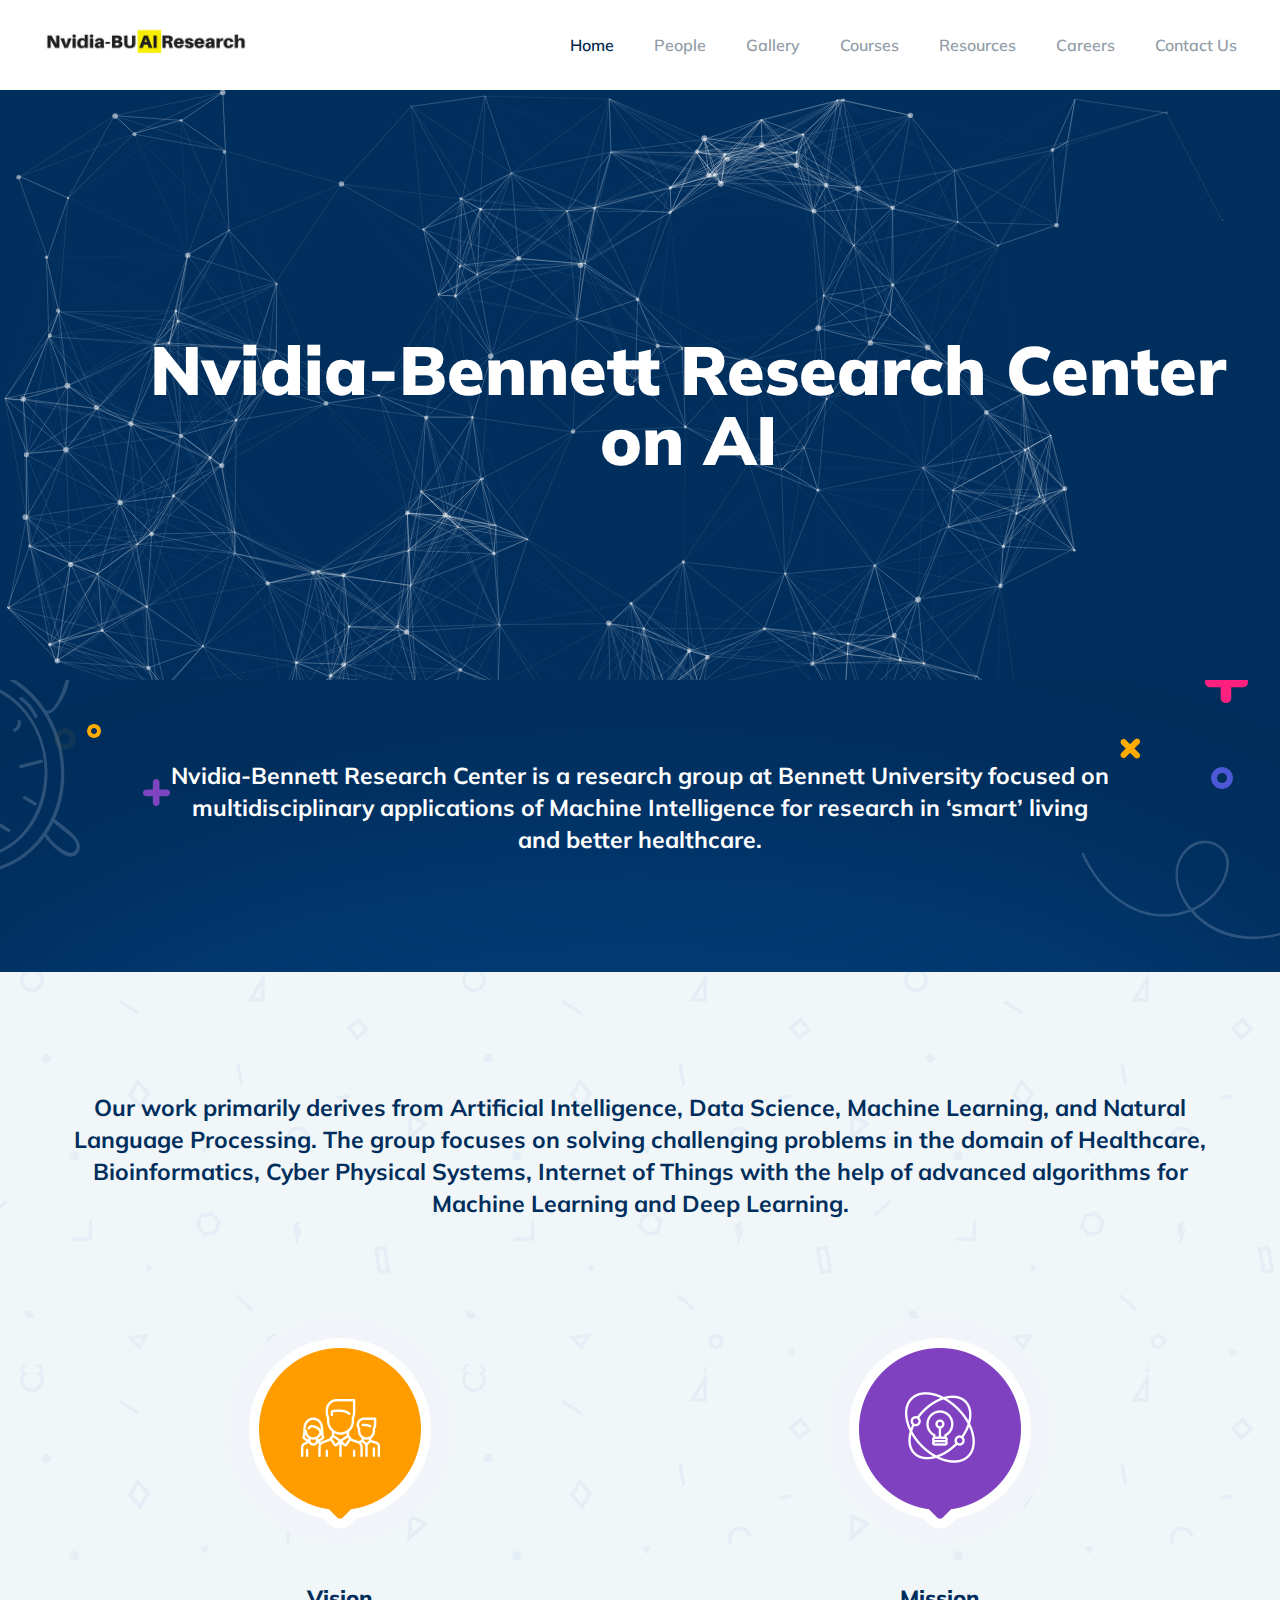
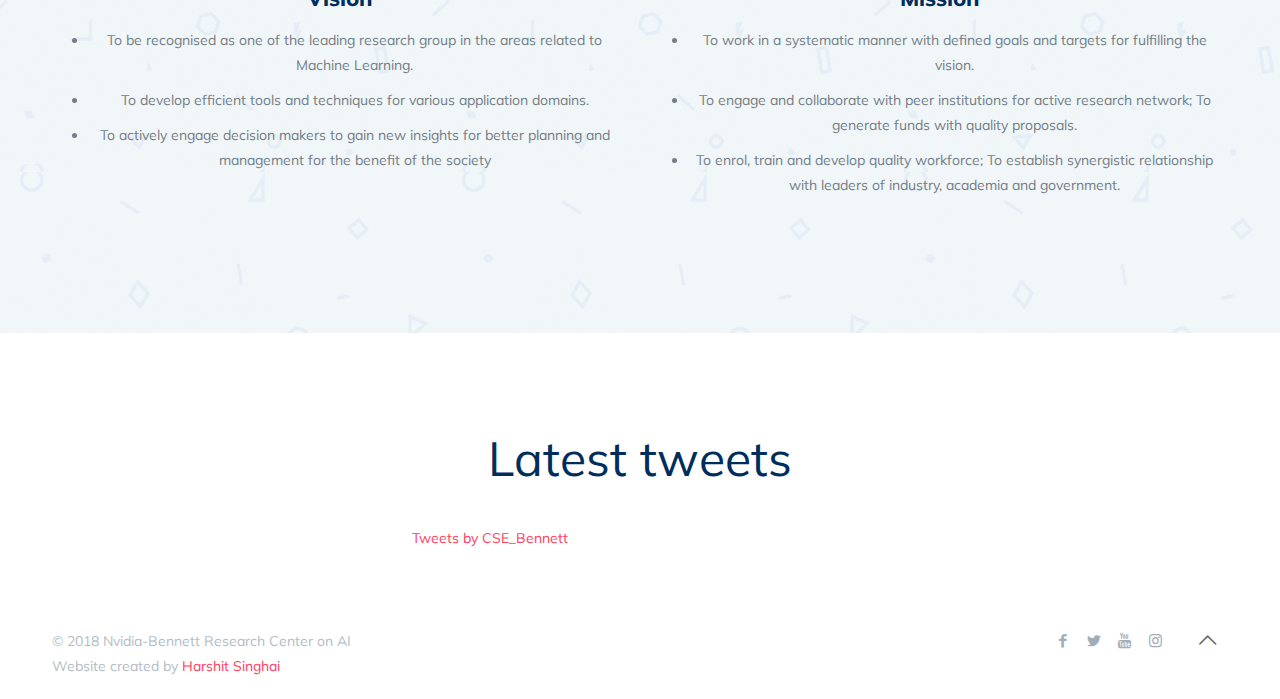
==== index.html @ 3c7c090c "Uploaded via GitHub web" ====
<!DOCTYPE html>
<!--[if lt IE 7]><html class="no-js lt-ie10 lt-ie9 lt-ie8 lt-ie7 "> <![endif]-->
<!--[if IE 7]><html class="no-js lt-ie10 lt-ie9 lt-ie8"> <![endif]-->
<!--[if IE 8]><html class="no-js lt-ie10 lt-ie9"> <![endif]-->
<!--[if IE 9]><html class="no-js lt-ie10"> <![endif]-->
<!--[if gt IE 8]><!-->
<html class="no-js">
<!--<![endif]-->



<meta http-equiv="content-type" content="text/html;charset=utf-8" />
<head>

    
    <meta charset="utf-8">
    <title>MISHA</title>
    <meta name="description" content="">
    <meta name="author" content="">

    <meta name="viewport" content="width=device-width, initial-scale=1, maximum-scale=1">

    <link rel='stylesheet' href='https://fonts.googleapis.com/css?family=Roboto:100,300,400,400italic,700'>
    <link rel='stylesheet' href='https://fonts.googleapis.com/css?family=Patua+One:100,300,400,400italic,700'>
    <link rel='stylesheet' href='https://fonts.googleapis.com/css?family=Lato:400,400italic,700,700italic,900'>
    <link rel='stylesheet' href='https://fonts.googleapis.com/css?family=Muli:100,300,400,400italic,500,700,700italic,900'>

    <link rel='stylesheet' href='content/nvidia-bu/css/global.css'>
    <link rel='stylesheet' href='content/nvidia-bu/css/structure.css'>
    <link rel='stylesheet' href='content/nvidia-bu/css/misha.css'>
    

	<link rel="stylesheet" href="plugins/rs-plugin/css/settings.css">
	
	 <link rel='stylesheet' href='css/style-demo.css'>
	 <link rel = "stylesheet" href = "css/particles_style.css">

</head>

<body class="color-custom style-default button-default layout-full-width if-zoom if-border-hide no-content-padding no-shadows header-classic header-fw minimalist-header-no sticky-header sticky-tb-color ab-hide subheader-both-center menu-link-color menuo-no-borders menuo-right mobile-tb-center mobile-side-slide mobile-mini-mr-ll be-reg-206">
    <div id="Wrapper">
        <div id="Header_wrapper" class="bg-parallax" data-enllax-ratio="0.3">
            <header id="Header">
                <div class="header_placeholder"></div>
                <div id="Top_bar">
                    <div class="container">
                        <div class="column one">
                            <div class="top_bar_left clearfix">
                                <div class="logo">
                                    <a id="logo" href="index.html" title="MISHA" data-height="60" data-padding="15"><img class="logo-main scale-with-grid" src="content/nvidia-bu/images/meeting.png" data-retina="content/nvidia-bu/images/meeting.png" data-height="34" alt="meeting"><img class="logo-sticky scale-with-grid" src="content/nvidia-bu/images/meeting.png" data-retina="content/nvidia-bu/images/meeting.png" data-height="34" alt="meeting"><img class="logo-mobile scale-with-grid" src="content/nvidia-bu/images/meeting.png" data-retina="content/nvidia-bu/images/meeting.png" data-height="34" alt="meeting"><img class="logo-mobile-sticky scale-with-grid" src="content/nvidia-bu/images/meeting.png" data-retina="content/nvidia-bu/images/meeting.png" data-height="34" alt="meeting">
                                    </a>
                                </div>
                                <div class="menu_wrapper">
                                    <nav id="menu" class="menu-main-menu-container">
                                        <ul id="menu-main-menu" class="menu">
                                            <li class="current-menu-item">
                                                <a href="index.html"><span>Home</span></a>
                                            </li>
                                            <li>
                                                <a href="content/nvidia-bu/people.html"><span>People</span></a>
                                            </li>
                                            
											<li>
                                                <a href="content/nvidia-bu/gallery.html"><span>Gallery</span></a>
                                            </li>
                                            <li>
                                                <a href="courses.html"><span>Courses</span></a>
                                            </li>
                                            <li>
                                                <a href="content/nvidia-bu/resources.html"><span>Resources</span></a>
                                            </li>
											<li>
                                                <a href="https://leadingindia.ai/careers" target = "_blank"><span>Careers</span></a>
                                            </li>
											<li>
                                                <a href="content/nvidia-bu/contact.html"><span>Contact Us</span></a>
                                            </li>
                                        </ul>
                                    </nav>
                                    <a class="responsive-menu-toggle" href="#"><i class="icon-menu-fine"></i></a>
                                </div>
                            </div>
                        </div>
                    </div>
                </div>
				<div class="mfn-main-slider" id="mfn-rev-slider">
                    <div id="rev_slider_1_1_wrapper" class="rev_slider_wrapper fullwidthbanner-container" data-source="gallery" style="margin:0px auto;background:transparent;padding:0px;margin-top:0px;margin-bottom:0px;">
                        <div id="rev_slider_1_1" class="rev_slider fullwidthabanner" data-version="5.4.6">
                            <ul>
                                <li data-index="rs-1" data-transition="fade" data-slotamount="default" data-hideafterloop="0" data-hideslideonmobile="off" data-easein="default" data-easeout="default" data-masterspeed="300" data-rotate="0" data-saveperformance="off" data-title="Slide" data-param1="" data-param2="" data-param3="" data-param4="" data-param5="" data-param6="" data-param7="" data-param8="" data-param9="" data-param10="" data-description="">
                                    <div id = "particles-js"> </div>
                                    
                                    <div class="tp-caption   tp-resizeme" id="slide-1-layer-3" data-x="center" data-hoffset="" data-y="bottom" data-voffset="" data-width="['none','none','none','none']" data-height="['none','none','none','none']" data-type="image" data-responsive_offset="on" data-frames='[{"delay":10,"speed":10,"frame":"0","from":"opacity:0;","to":"o:1;","ease":"Power3.easeInOut"},{"delay":"wait","speed":300,"frame":"999","to":"opacity:0;","ease":"Power3.easeInOut"}]' data-textAlign="['inherit','inherit','inherit','inherit']" data-paddingtop="[0,0,0,0]" data-paddingright="[0,0,0,0]" data-paddingbottom="[0,0,0,0]" data-paddingleft="[0,0,0,0]" style="z-index: 6;">
                                    </div>
                                    <div class="tp-caption   tp-resizeme rs-parallaxlevel-3" id="slide-1-layer-4" data-x="130" data-y="center" data-voffset="20" data-width="['auto']" data-height="['auto']" data-type="text" data-responsive_offset="on" data-frames='[{"delay":200,"speed":800,"frame":"0","from":"opacity:0;","to":"o:1;","ease":"Power3.easeInOut"},{"delay":"wait","speed":300,"frame":"999","to":"opacity:0;","ease":"Power3.easeInOut"}]' data-textAlign="['inherit','inherit','inherit','inherit']" data-paddingtop="[0,0,0,0]" data-paddingright="[0,0,0,0]" data-paddingbottom="[0,0,0,0]" data-paddingleft="[0,0,0,0]" style="z-index: 7; white-space: nowrap; font-size: 68px; line-height: 70px; font-weight: 900; color: #fff; letter-spacing: 0px;font-family:Muli;">
                                        Nvidia-Bennett Research Center <br> <center>on AI</center>
                                    </div>
                                    
                                </li>
                            </ul>
                        </div>

                    </div>
                </div>
				</header>
        </div>
        <div id="Content">
            <div class="content_wrapper clearfix">
                <div class="sections_group">
                    <div class="entry-content">
                        <div class="section mcb-section" style="padding-top:80px; padding-bottom:40px; background-color:#002e5c; background-image:url(content/nvidia-bu/images/home_meeting_sectionbg1.png); background-repeat:no-repeat; background-position:center bottom;">
                            <div class="section_wrapper mcb-section-inner">
                                <div class="wrap mcb-wrap one valign-top clearfix" style="padding:0 10%">
                                    <div class="mcb-wrap-inner">
                                        <div class="column mcb-column one column_column">
                                            <div class="column_attr clearfix align_center">
                                                <h3 style="color:#fff;">Nvidia-Bennett Research Center is a research group at Bennett University focused on multidisciplinary applications of Machine Intelligence for research in ‘smart’ living and better healthcare. </h3>
                                            </div>
                                        </div>
                                        <div class="column mcb-column one column_divider ">
                                            <hr class="no_line" style="margin:0 auto 20px">
                                        </div>
                                        
                                    </div>
                                </div>
                            </div>
                        </div>
                        <div class="section mcb-section" style="padding-top:120px; padding-bottom:80px; background-image:url(content/nvidia-bu/images/home_meeting_sectionbg2.png);  background-position:center top;">
                            <div class="section_wrapper mcb-section-inner">
                                <div class="wrap mcb-wrap one valign-top clearfix">
                                    <div class="mcb-wrap-inner">
                                        <div class="column mcb-column one column_column">
                                            <div class="column_attr clearfix align_center">
                                                <h3>Our work primarily derives from Artificial Intelligence, Data Science, Machine Learning, and Natural Language Processing. The group focuses on solving challenging problems in the domain of Healthcare, Bioinformatics, Cyber Physical Systems, Internet of Things with the help of advanced algorithms for Machine Learning and Deep Learning.</h3>
                                            </div>
                                        </div>
                                        <div class="column mcb-column one column_divider ">
                                            <hr class="no_line" style="margin:0 auto 40px">
                                        </div>
                                    </div>
                                </div>
                                
                                <div class="wrap mcb-wrap one-second valign-top clearfix" style="padding:0 1%">
                                    <div class="mcb-wrap-inner">
                                        <div class="column mcb-column one column_image">
                                            <div class="image_frame image_item no_link scale-with-grid aligncenter no_border">
                                                <div class="image_wrapper">
                                                	<img class="scale-with-grid" src="content/nvidia-bu/images/home_meeting_pic2.png">
                                                </div>
                                            </div>
                                        </div>
                                        <div class="column mcb-column one column_column">
                                            <div class="column_attr clearfix align_center">
                                                <h4>Vision</h4>
                                                <p class="big">
                                                    <ul>
													    <li>To be recognised as one of the leading research group in the areas related to Machine Learning.</li>
													    <li>To develop efficient tools and techniques for various application domains.</li>
														<li>To actively engage decision makers to gain new insights for better planning and management for the benefit of the society </li>
													</ul>
                                                </p>
                                            </div>
                                        </div>
                                    </div>
                                </div>
                                <div class="wrap mcb-wrap one-second valign-top clearfix" style="padding:0 1%">
                                    <div class="mcb-wrap-inner">
                                        <div class="column mcb-column one column_image">
                                            <div class="image_frame image_item no_link scale-with-grid aligncenter no_border">
                                                <div class="image_wrapper">
                                                	<img class="scale-with-grid" src="content/nvidia-bu/images/home_meeting_pic4.png">
                                                </div>
                                            </div>
                                        </div>
                                        <div class="column mcb-column one column_column">
                                            <div class="column_attr clearfix align_center">
                                                <h4>Mission</h4>
                                                <p class="big">
                                                    <ul>
													  <li>To work in a systematic manner with defined goals and targets for fulfilling the vision.</li>
													  <li>To engage and collaborate with peer institutions for active research network; To generate funds with quality proposals.</li>
													  <li>To enrol, train and develop quality workforce; To establish synergistic relationship with leaders of industry, academia and government.</li>
													</ul>
                                                </p>
                                            </div>
                                        </div>
                                    </div>
                                </div>
                                
                            </div>
                        </div>
                        
                      
                        
                        <div class="section mcb-section" style="padding-top:20px; padding-bottom:20px" data-parallax="3d">
                            <div class="section_wrapper mcb-section-inner">
                                <div class="wrap mcb-wrap one valign-top clearfix">
								
								 <div class="column one column_column" style = "padding-top:80px;">

                                        <div class="column_attr ">

										<center>

                                            <div class="flv_style_11">
											<center>
                                                <h1>Latest tweets</h1>
											</center>
                                            </div>

										</center>

                                        </div>

                                    </div>
									<div class="column_attr clearfix align_center">
                                        <div class="column mcb-column three-fourth column_image">
											
                                                <a class="twitter-timeline" href="https://twitter.com/CSE_Bennett?ref_src=twsrc%5Etfw">Tweets by CSE_Bennett</a> <script async src="js/widget.js" charset="utf-8"></script>
                                            </div>
										</div>
                                    
								</div>
                            </div>
                        </div>

                    </div>
                </div>
            </div>
        </div>
        <footer id="Footer" class="clearfix">
            <div class="footer_copy">
                <div class="container">
                    <div class="column one">
                        <a id="back_to_top" class="button button_js" href="#"><i class="icon-up-open-big"></i></a>
                        <div class="copyright">
                            &copy; 2018 Nvidia-Bennett Research Center on AI <br>
							Website created by <span class="themecolor"> Harshit Singhai </span>
                        </div>
                        <ul class="social">
                            <li class="facebook">
                                <a href="https://www.facebook.com/Department-of-Computer-Science-Bennett-University-1867727736888382/" target="_blank" title="Facebook"><i class="icon-facebook"></i></a>
                            </li>
							
							<li class="twitter">
                                <a href="https://twitter.com/cse_bennett?lang=en" target="_blank" title="Twitter"><i class="icon-twitter"></i></a>
                            </li>
                            
                            <li class="youtube">
                                <a href="https://www.youtube.com/channel/UCKwK02Cp2YqnGmN6B-4Ts_Q/featured" target="_blank" title="YouTube"><i class="icon-youtube"></i></a>
                            </li>
                            <li class="instagram">
                                <a href="https://www.instagram.com/bennettuniv/" target="_blank" title="Instagram"><i class="icon-instagram"></i></a>
                            </li>
                        </ul>
                    </div>
                </div>
            </div>
        </footer>
    </div>


    <!-- mobile menu -->
    <div id="Side_slide" class="right dark" data-width="250">
        <div class="close-wrapper">
            <a href="#" class="close"><i class="icon-cancel-fine"></i></a>
        </div>
        <div class="menu_wrapper"></div>
        <ul class="social">
            <li class="facebook">
                                <a href="https://www.facebook.com/Department-of-Computer-Science-Bennett-University-1867727736888382/" target="_blank" title="Facebook"><i class="icon-facebook"></i></a>
                            </li>
							
							<li class="twitter">
                                <a href="https://twitter.com/cse_bennett?lang=en" target="_blank" title="Twitter"><i class="icon-twitter"></i></a>
                            </li>
                            
                            <li class="youtube">
                                <a href="https://www.youtube.com/channel/UCKwK02Cp2YqnGmN6B-4Ts_Q/featured" target="_blank" title="YouTube"><i class="icon-youtube"></i></a>
                            </li>
                            <li class="instagram">
                                <a href="https://www.instagram.com/bennettuniv/" target="_blank" title="Instagram"><i class="icon-instagram"></i></a>
                            </li>
        </ul>
    </div>
    <div id="body_overlay"></div>

    <!-- JS -->
    <script src="js/jquery-2.1.4.min.js"></script>

    <script src="js/mfn.menu.js"></script>
    <script src="js/jquery.plugins.js"></script>
    <script src="js/jquery.jplayer.min.js"></script>
    <script src="js/animations/animations.js"></script>
    <script src="js/translate3d.js"></script>
    <script src="js/scripts.js"></script>

    <script src="plugins/rs-plugin/js/jquery.themepunch.tools.min.js"></script>
    <script src="plugins/rs-plugin/js/jquery.themepunch.revolution.min.js"></script>

    <script src="plugins/rs-plugin/js/extensions/revolution.extension.video.min.js"></script>
    <script src="plugins/rs-plugin/js/extensions/revolution.extension.slideanims.min.js"></script>
    <script src="plugins/rs-plugin/js/extensions/revolution.extension.actions.min.js"></script>
    <script src="plugins/rs-plugin/js/extensions/revolution.extension.layeranimation.min.js"></script>
    <script src="plugins/rs-plugin/js/extensions/revolution.extension.kenburn.min.js"></script>
    <script src="plugins/rs-plugin/js/extensions/revolution.extension.navigation.min.js"></script>
    <script src="plugins/rs-plugin/js/extensions/revolution.extension.migration.min.js"></script>
    <script src="plugins/rs-plugin/js/extensions/revolution.extension.parallax.min.js"></script>
	
	<script type = "text/javascript" src = "js/particles.js"> </script>
	<script type = "text/javascript" src = "js/particles_app.js"> </script>

    <script>
        var revapi1, tpj = jQuery;
        tpj(document).ready(function() {
            if (tpj("#rev_slider_1_1").revolution == undefined) {
                revslider_showDoubleJqueryError("#rev_slider_1_1");
            } else {
                revapi1 = tpj("#rev_slider_1_1").show().revolution({
                    sliderType: "hero",
                    sliderLayout: "auto",
                    dottedOverlay: "none",
                    delay: 9000,
                    visibilityLevels: [1240, 1024, 778, 480],
                    gridwidth: 1240,
                    gridheight: 590,
                    lazyType: "none",
                    parallax: {
                        type: "scroll",
                        origo: "enterpoint",
                        speed: 400,
                        speedbg: 0,
                        speedls: 0,
                        levels: [5, 10, 15, 20, 25, 30, 35, 40, 45, 46, 47, 48, 49, 50, 51, 55],
                    },
                    shadow: 0,
                    spinner: "spinner2",
                    autoHeight: "off",
                    disableProgressBar: "on",
                    hideThumbsOnMobile: "off",
                    hideSliderAtLimit: 0,
                    hideCaptionAtLimit: 0,
                    hideAllCaptionAtLilmit: 0,
                    debugMode: false,
                    fallbacks: {
                        simplifyAll: "off",
                        disableFocusListener: false,
                    }
                });
            }
        });
    </script>

</body>



</html>
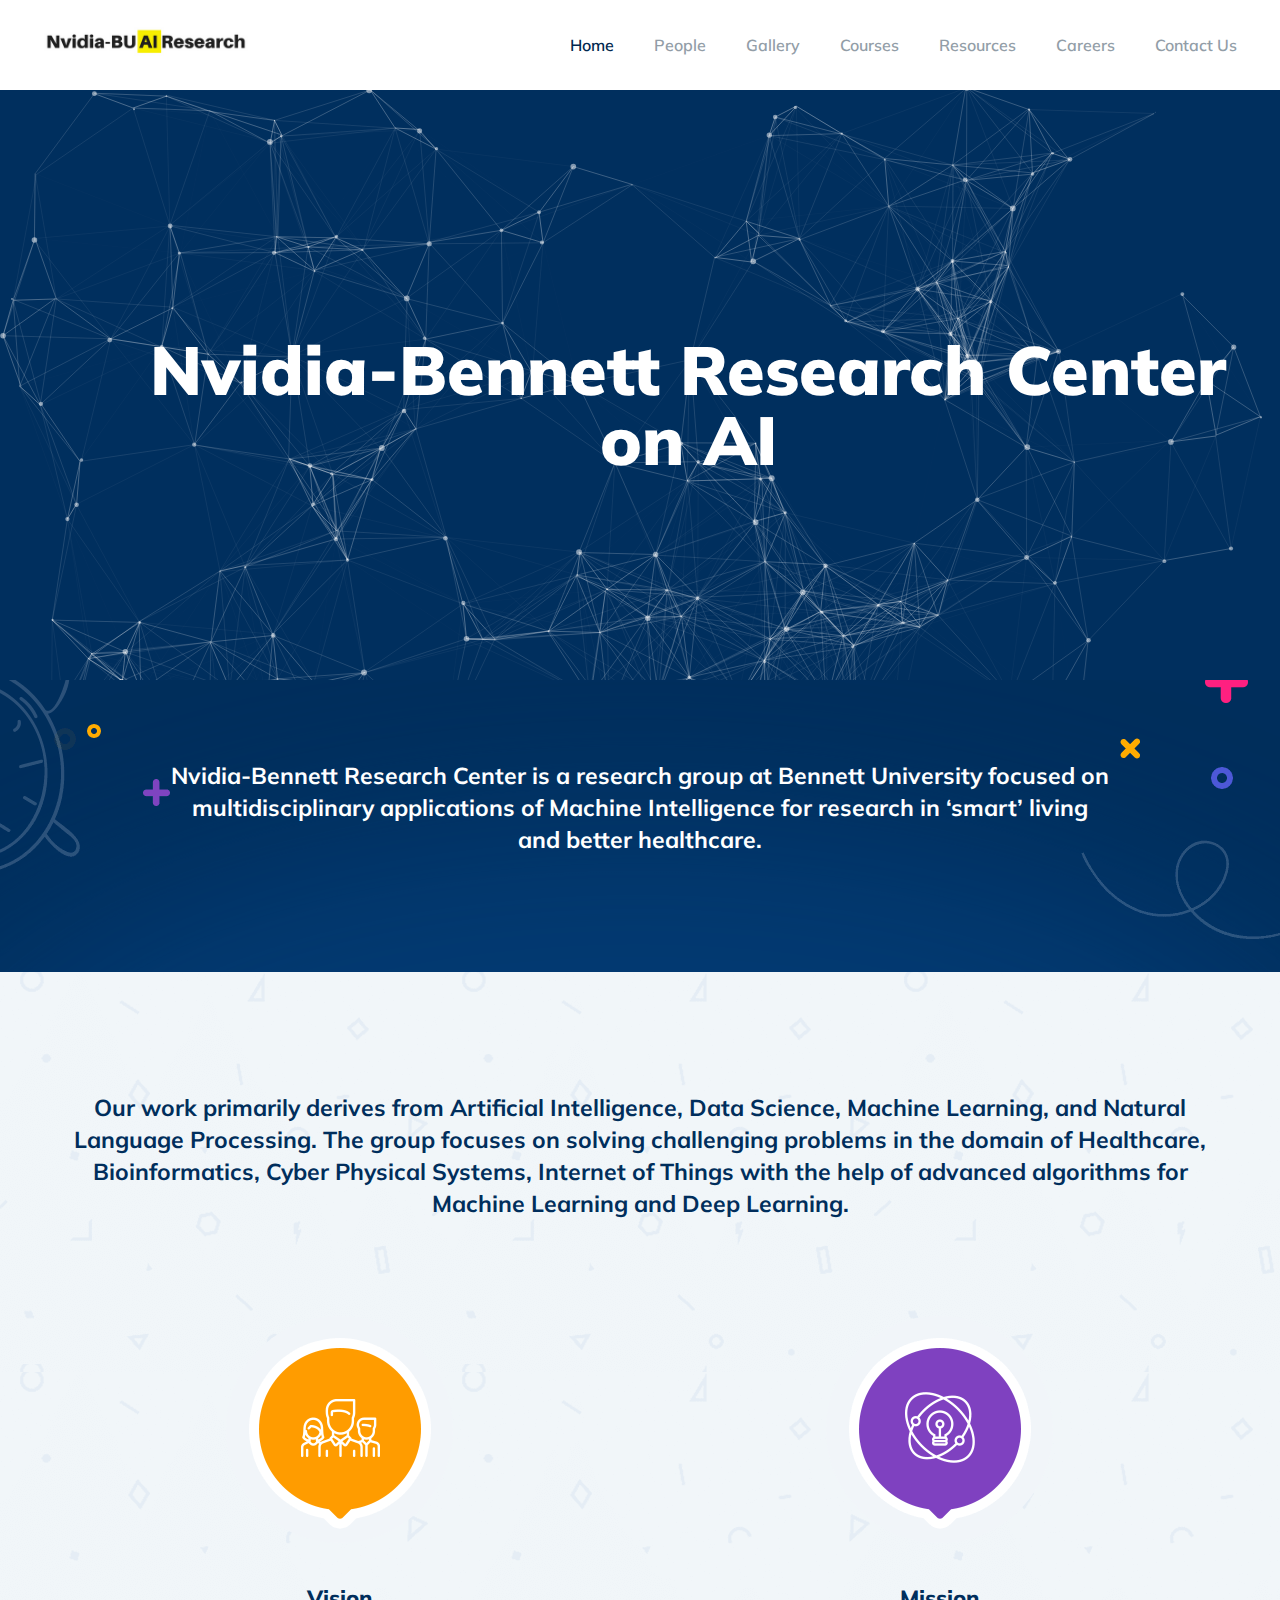
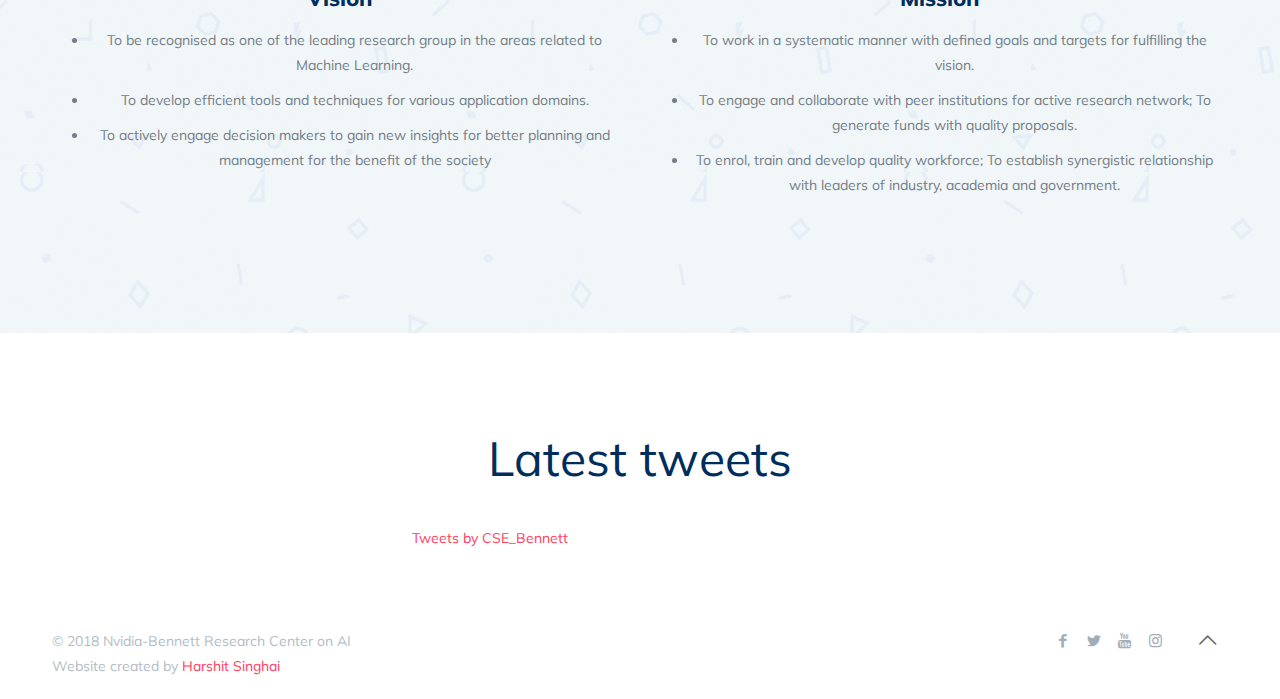
==== commit ad0c131b: "Update index.html" ====
--- a/index.html
+++ b/index.html
@@ -14,7 +14,7 @@
 
     
     <meta charset="utf-8">
-    <title>MISHA</title>
+    <title>Nvidia BU Research</title>
     <meta name="description" content="">
     <meta name="author" content="">
 
@@ -355,4 +355,4 @@
 
 
 
-</html>+</html>
